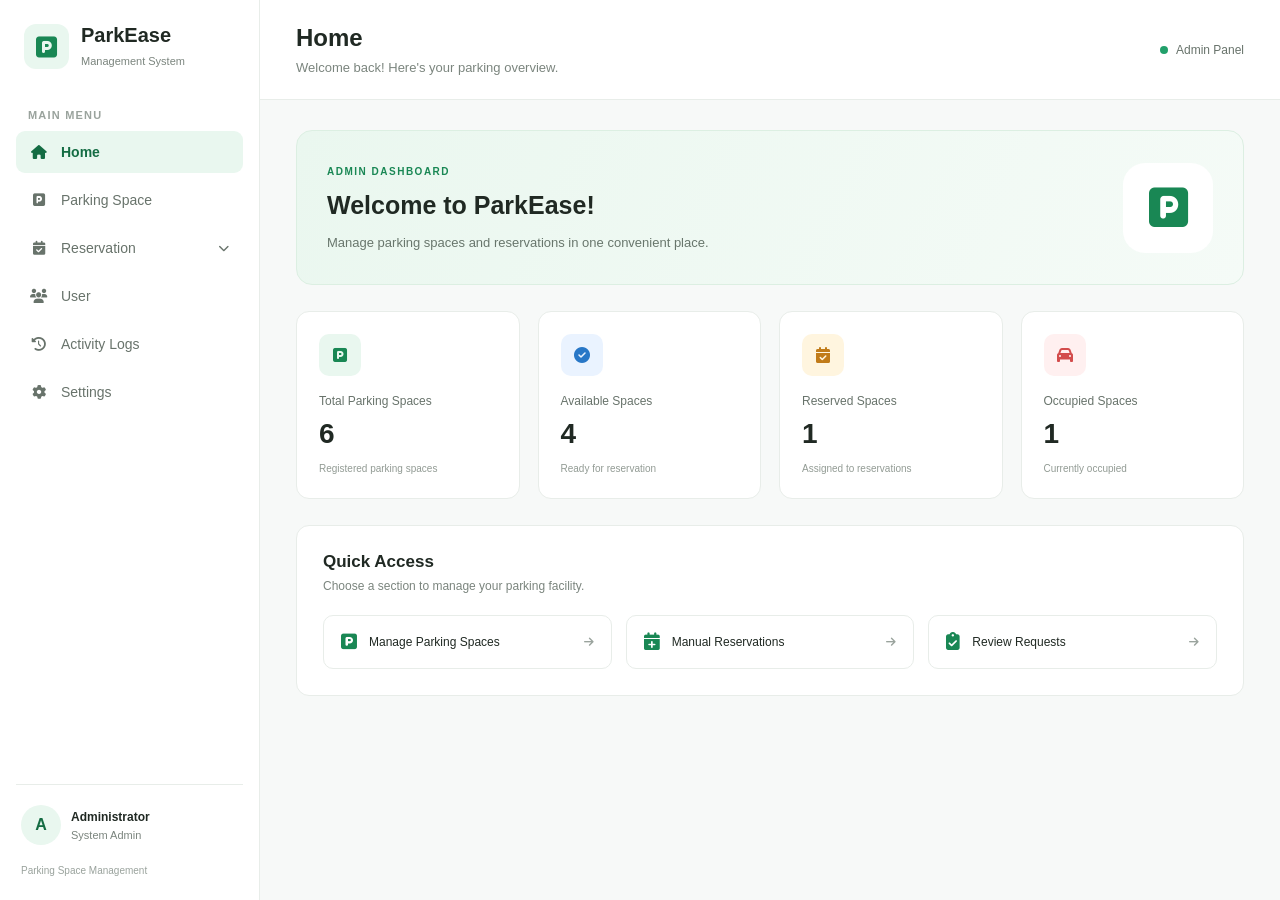
==== index.html @ 0a05c8bc "Create index.html" ====
<!DOCTYPE html>
<html lang="en">
<head>
    <meta charset="UTF-8">
    <meta name="viewport" content="width=device-width, initial-scale=1.0">
    <title>Parking Reservation System</title>
    <meta http-equiv="refresh" content="0; url=admin.html">
</head>
<body>
    <p>Redirecting to the Admin Page...</p>
    <a href="admin.html">Click here if you are not redirected.</a>
</body>
</html>
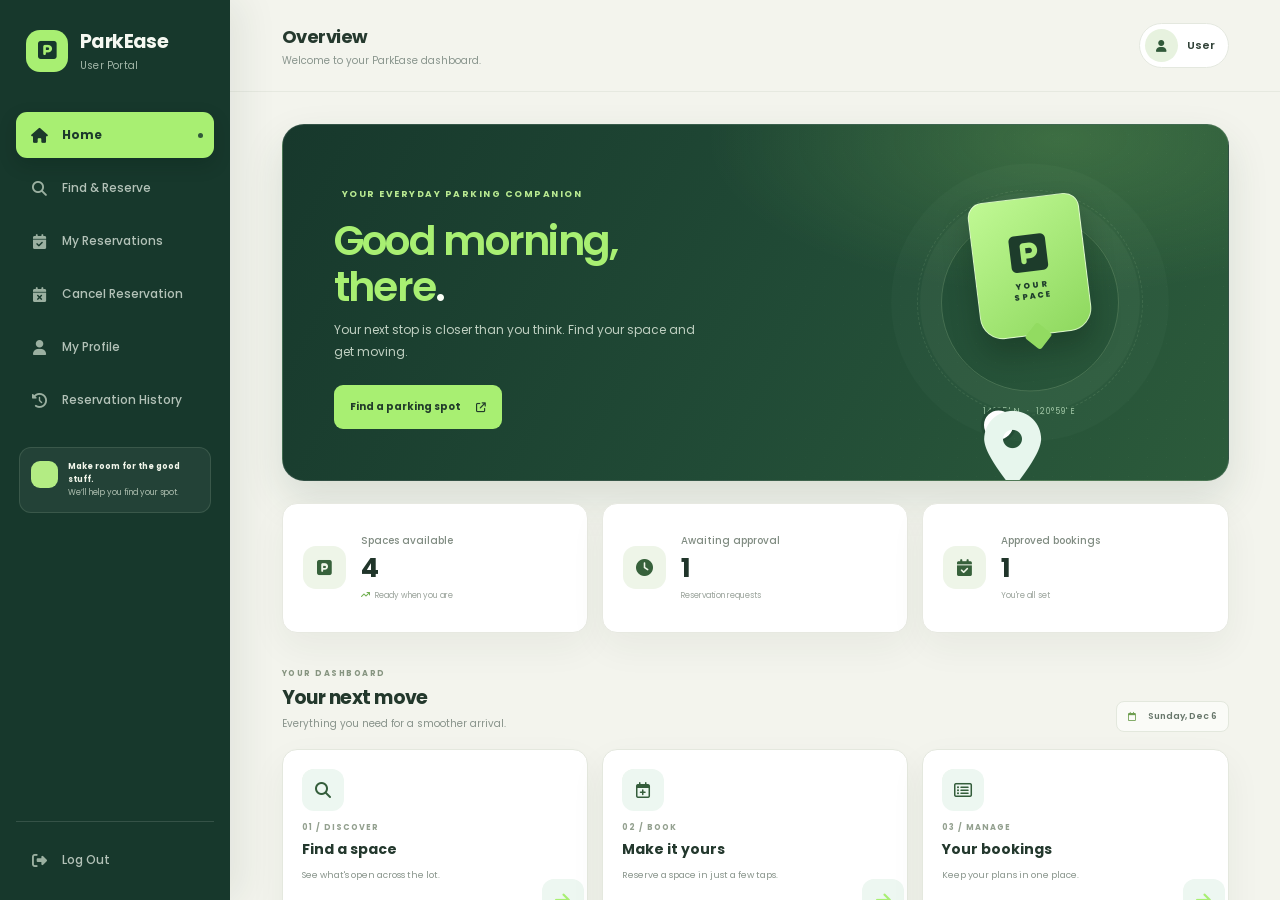
==== commit 5fbe5c16: "Update index.html" ====
--- a/index.html
+++ b/index.html
@@ -4,10 +4,10 @@
     <meta charset="UTF-8">
     <meta name="viewport" content="width=device-width, initial-scale=1.0">
     <title>Parking Reservation System</title>
-    <meta http-equiv="refresh" content="0; url=admin.html">
+    <meta http-equiv="refresh" content="0; url=user.html">
 </head>
 <body>
     <p>Redirecting to the Admin Page...</p>
-    <a href="admin.html">Click here if you are not redirected.</a>
+    <a href="user.html">Click here if you are not redirected.</a>
 </body>
 </html>
